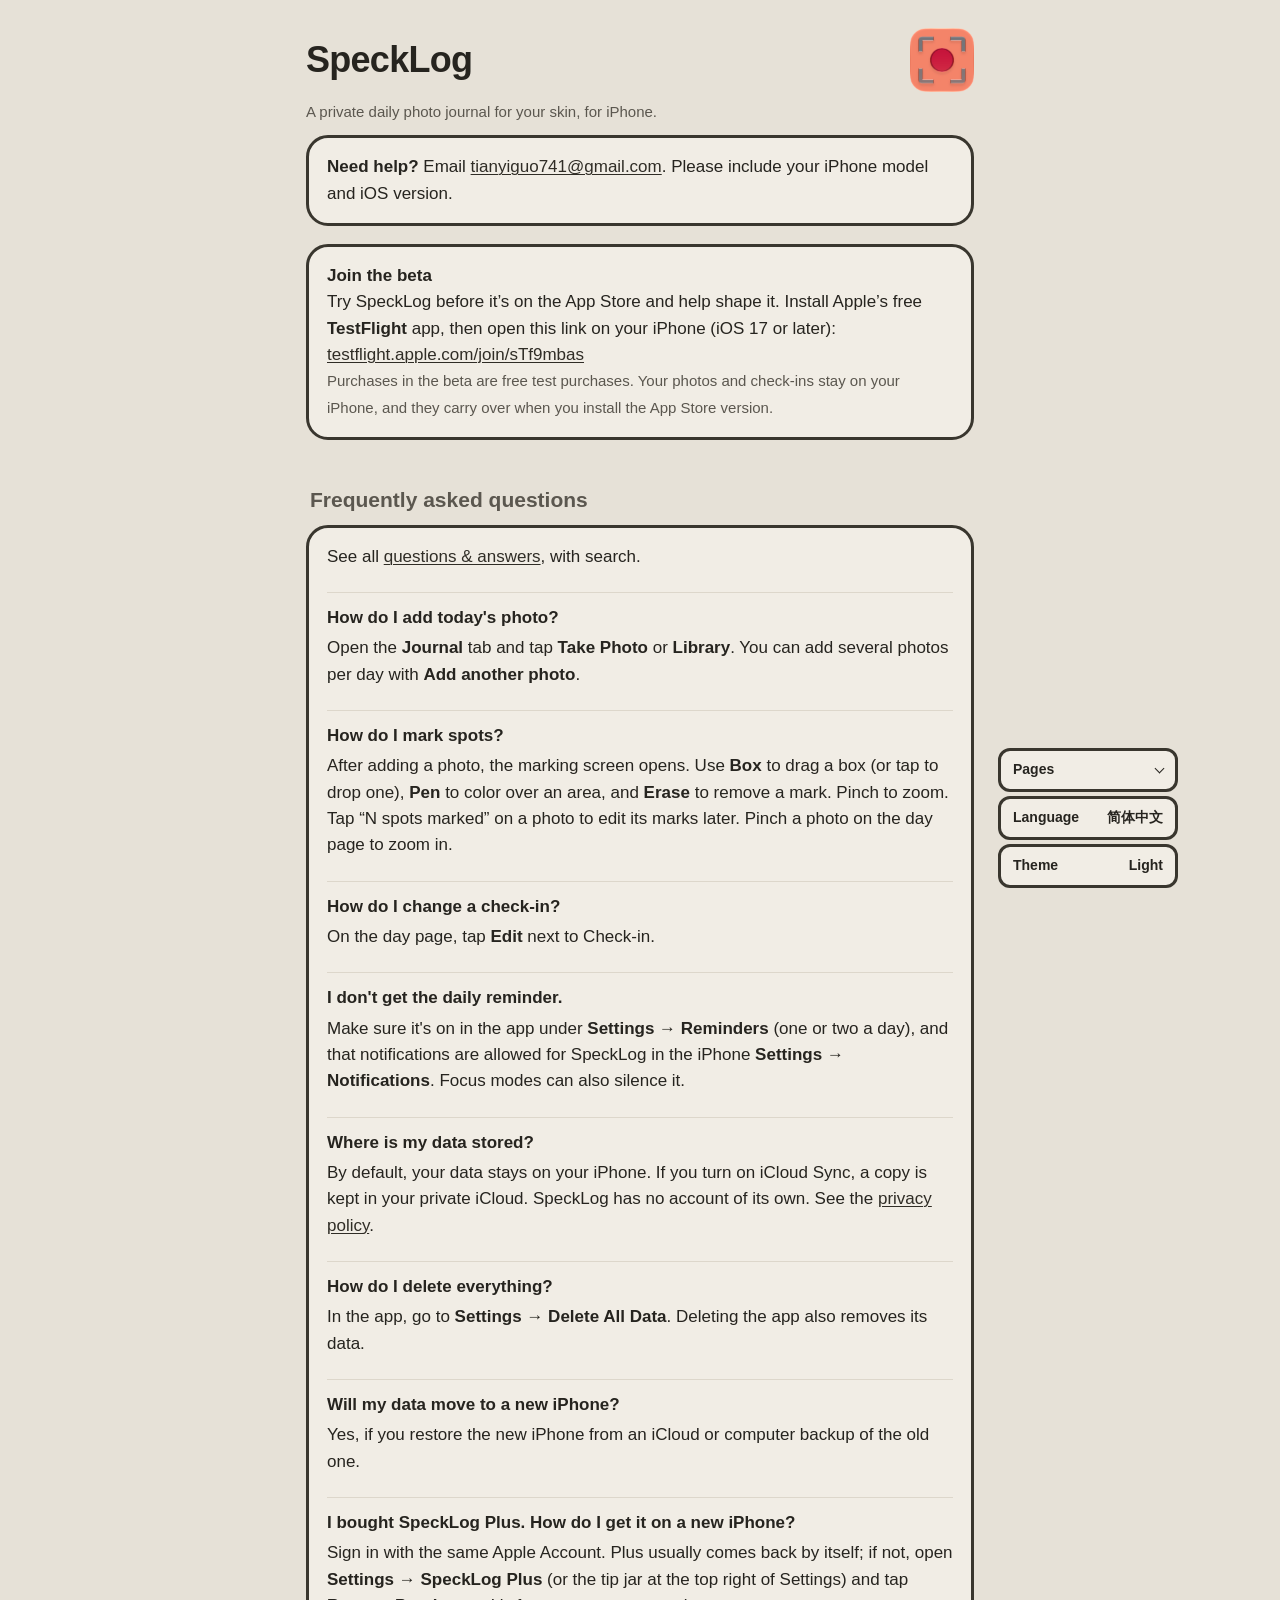
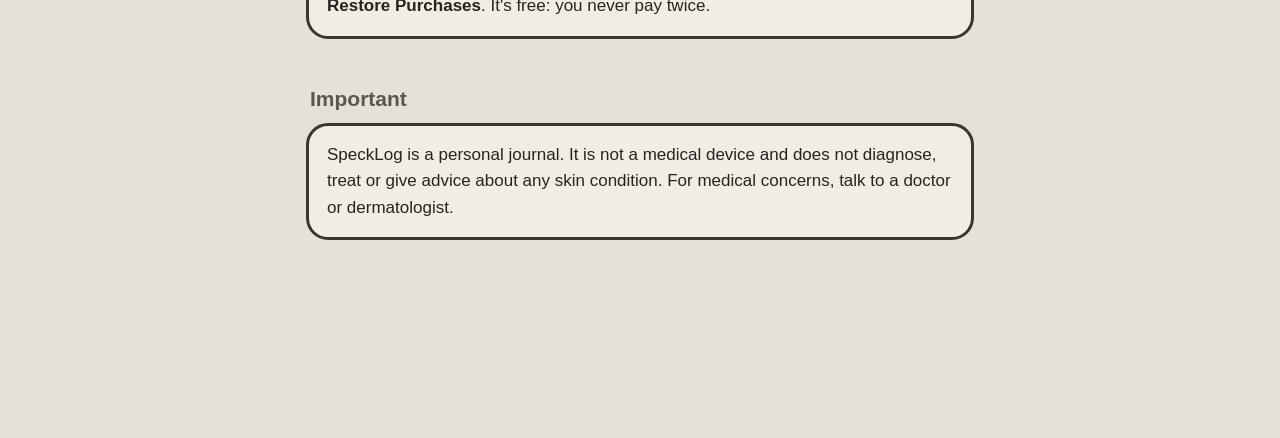
==== index.html @ cb99ed41 "Update pages from the app's docs/" ====
<!doctype html>
<html lang="en">
<head>
<meta charset="utf-8">
<meta name="viewport" content="width=device-width, initial-scale=1">
<title>SpeckLog Support</title>
<link rel="alternate" hreflang="zh-Hans" href="support-zh.html">
<script>try{if(localStorage.getItem('specklog-mode')==='dark')document.documentElement.setAttribute('data-theme','dark')}catch(e){}</script>
<link rel="stylesheet" href="site.css?v=11">
</head>
<body>
<main>
  <h1>SpeckLog</h1>
  <p class="muted">A private daily photo journal for your skin, for iPhone.</p>

  <div class="card contact">
    <strong>Need help?</strong> Email <a href="mailto:tianyiguo741@gmail.com">tianyiguo741@gmail.com</a>.
    Please include your iPhone model and iOS version.
  </div>

  <div class="card contact">
    <strong>Join the beta</strong><br>
    Try SpeckLog before it’s on the App Store and help shape it. Install Apple’s free
    <strong>TestFlight</strong> app, then open this link on your iPhone (iOS 17 or later):<br>
    <a href="https://testflight.apple.com/join/sTf9mbas">testflight.apple.com/join/sTf9mbas</a><br>
    <span class="muted">Purchases in the beta are free test purchases. Your photos and check-ins stay on your iPhone,
    and they carry over when you install the App Store version.</span>
  </div>

  <h2>Frequently asked questions</h2>
  <div class="box">
  <p>See all <a href="faq.html">questions &amp; answers</a>, with search.</p>

  <h3>How do I add today's photo?</h3>
  <p>Open the <strong>Journal</strong> tab and tap <strong>Take Photo</strong> or <strong>Library</strong>.
  You can add several photos per day with <strong>Add another photo</strong>.</p>

  <h3>How do I mark spots?</h3>
  <p>After adding a photo, the marking screen opens. Use <strong>Box</strong> to drag a box (or tap to drop one),
  <strong>Pen</strong> to color over an area, and <strong>Erase</strong> to remove a mark. Pinch to zoom.
  Tap “N spots marked” on a photo to edit its marks later. Pinch a photo on the day page to zoom in.</p>

  <h3>How do I change a check-in?</h3>
  <p>On the day page, tap <strong>Edit</strong> next to Check-in.</p>

  <h3>I don't get the daily reminder.</h3>
  <p>Make sure it's on in the app under <strong>Settings → Reminders</strong> (one or two a day), and that notifications are allowed
  for SpeckLog in the iPhone <strong>Settings → Notifications</strong>. Focus modes can also silence it.</p>

  <h3>Where is my data stored?</h3>
  <p>By default, your data stays on your iPhone. If you turn on iCloud Sync, a copy is kept in your private iCloud. SpeckLog has no account of its own. See the <a href="privacy.html">privacy policy</a>.</p>

  <h3>How do I delete everything?</h3>
  <p>In the app, go to <strong>Settings → Delete All Data</strong>. Deleting the app also removes its data.</p>

  <h3>Will my data move to a new iPhone?</h3>
  <p>Yes, if you restore the new iPhone from an iCloud or computer backup of the old one.</p>

  <h3>I bought SpeckLog Plus. How do I get it on a new iPhone?</h3>
  <p>Sign in with the same Apple Account. Plus usually comes back by itself; if not, open <strong>Settings → SpeckLog Plus</strong>
  (or the tip jar at the top right of Settings) and tap <strong>Restore Purchases</strong>. It's free: you never pay twice.</p>
  </div>

  <h2>Important</h2>
  <div class="box">
  <p>SpeckLog is a personal journal. It is not a medical device and does not diagnose, treat or give advice
  about any skin condition. For medical concerns, talk to a doctor or dermatologist.</p>
  </div>

</main>
<script src="site.js?v=7"></script>
</body>
</html>
---- site.css ----
/* Shared SpeckLog colors and layout. */
:root {
  --bg: #e6e1d7; --card: #f1ede5; --text: #26241f; --muted: #5b574f; --outline: #39362e;
  --fill: #ddd7cb; --accent: #302d26; --callout: #e9e3d8;
  --outline-width: 3px;
  --page-width: 700px;
  --page-gutter: 16px;
  --controls-width: 180px;
  --controls-gap: 24px;
  color-scheme: light;
}
:root[data-theme="dark"] {
  --bg: #171310; --card: #221b17; --text: #f4eee8; --muted: #cabbb0; --outline: #f1ded0;
  --fill: #342a24; --accent: #f1ded0; --callout: #2a221d;
  color-scheme: dark;
}
* { box-sizing: border-box; }
html { background: var(--bg); }
body {
  margin: 0; background: var(--bg); color: var(--text);
  font: 475 17px/1.55 -apple-system, BlinkMacSystemFont, "SF Pro Text", "Segoe UI", Roboto, Helvetica, Arial, sans-serif;
  -webkit-font-smoothing: antialiased;
}
/* Text selection hugs the text: Safari fills the gaps between selected blocks out to the page
   edges, but not inside flex columns, so the containers are flex columns (margins don't
   collapse in them, so spacing is set with margin-bottom only). */
body, main, ul, ol, section, .topic, .entry, .box { display: flex; flex-direction: column; }
li { display: list-item; }
.hidden { display: none !important; }

main { width: 100%; max-width: var(--page-width); margin: 0 auto; padding: 28px var(--page-gutter) 64px; }
.site-header + main { padding-bottom: calc(180px + env(safe-area-inset-bottom)); }
h1 { font-size: 36px; line-height: 1.15; font-weight: 800; letter-spacing: -0.02em; margin: 0 0 8px; }
.page-title { display: flex; align-items: center; justify-content: space-between; gap: 16px; margin-bottom: 8px; }
.page-title h1 { min-width: 0; margin: 0; }
.title-app-icon { display: block; flex: none; width: clamp(48px, 7vw, 64px); height: auto; }
.app-store-link { flex: none; border-radius: 23%; }
.app-store-link:focus-visible { outline: 2px solid var(--accent); outline-offset: 3px; }
/* Section titles: grey and bold above a card, like the app's Settings. */
h2 { font-size: 21px; font-weight: 700; color: var(--muted); margin: 26px 0 8px 4px; }
h3 { font-size: 17px; font-weight: 700; margin: 0 0 4px; }
p { margin: 0 0 12px; }
ul, ol { margin: 0 0 12px; padding-left: 22px; }
li { margin: 0 0 6px; }
a { color: var(--accent); text-decoration: underline; text-underline-offset: 2px; text-decoration-thickness: 1px; }
strong { font-weight: 700; }
.muted { color: var(--muted); font-size: 15px; }

/* Cards keep the app’s rounded outlines. */
.box, .card, .summary, .entry {
  background: var(--card); border: var(--outline-width) solid var(--outline); border-radius: 22px;
  padding: 16px 18px; margin: 0 0 18px;
}
.box > :last-child, .card > :last-child, .summary > :last-child, .entry > :last-child { margin-bottom: 0; }
.box > h3:not(:first-child) { margin-top: 10px; padding-top: 12px; border-top: 1px solid var(--fill); }
.card { display: block; }
.contact, .summary { display: block; }
/* A highlighted note inside a card. */
.box .card { border-width: 2px; border-radius: 16px; background: var(--callout); }

/* FAQ */
input[type=search] {
  width: 100%; font: inherit; padding: 12px 16px; border-radius: 16px; border: 3px solid var(--outline);
  background: var(--card); color: var(--text); margin: 4px 0 8px;
}
section.qa { scroll-margin-top: 16px; }
.box > section.qa + section.qa { margin-top: 10px; padding-top: 12px; border-top: 1px solid var(--fill); }
section.qa:target { background: var(--fill); border-radius: 12px; padding: 8px 12px; margin-left: -12px; margin-right: -12px; }
section.qa h3 a { color: inherit; text-decoration: none; }

/* What's new */
.release { margin-top: 20px; }
.release-heading { margin: 0; color: var(--text); font-size: 27px; }
.release-rule { width: 100%; margin: 6px 0 14px; border: 0; border-top: 1px solid var(--outline); }
.entry h3 { margin: 0 0 2px; font-size: 19px; }
.date { color: var(--muted); font-size: 14px; margin-bottom: 8px; }
.entry ul { margin: 6px 0 0; padding-left: 20px; }
.feature-emoji { margin-inline-end: 5px; }
.feature-date { display: block; margin-top: 2px; color: var(--muted); font-size: 0.8em; }
.tag {
  display: inline-block; font-size: 12px; font-weight: 700; padding: 1px 9px; border-radius: 999px;
  background: var(--fill); border: 2px solid var(--outline); margin-left: 6px; vertical-align: middle;
}

/* Fold / expand (What's new, Report). Built by site.js; without JavaScript everything stays open. No animation. */
.fold-toggle {
  display: flex; align-items: center; justify-content: space-between; gap: 10px; width: 100%;
  margin: 0; padding: 0; font: inherit; color: inherit; text-align: start; background: none; border: 0; cursor: pointer;
}
.fold-toggle::after {
  content: ''; flex: 0 0 7px; width: 7px; height: 7px; border-right: 2px solid; border-bottom: 2px solid;
  transform: translateY(-2px) rotate(225deg);
}
.fold-toggle[aria-expanded=false]::after { transform: translateY(-2px) rotate(45deg); }
.fold-toggle:focus-visible, .fold-more:focus-visible, .fold-titles button:focus-visible, .btn:focus-visible, .report-btn:focus-visible, .choice:focus-visible, .dialog-close:focus-visible {
  outline: 2px solid var(--accent); outline-offset: 3px;
}
.release.folded > :not(h2):not(.fold-titles) { display: none; }
.entry.folded li:not(:first-child) { display: none; }
.fold-more { align-self: flex-start; margin: 2px 0 0; padding: 4px 0; font: inherit; font-size: 14px; color: var(--muted); background: none; border: 0; cursor: pointer; text-decoration: underline; text-underline-offset: 2px; }
.entry:not(.folded) .fold-more { display: none; }
.fold-titles { margin: 4px 0 0 4px; font-size: 14px; line-height: 1.5; color: var(--muted); }
.fold-titles button { display: inline; padding: 0; font: inherit; color: inherit; background: none; border: 0; cursor: pointer; text-decoration: underline; text-underline-offset: 2px; }
.entry, .release { scroll-margin-top: 12px; }
.release:not(.folded) > .fold-titles { display: none; }

/* Buttons and the Problem dialog */
.btn, .choice {
  display: flex; align-items: center; justify-content: center; min-height: 44px; padding: 8px 16px; font: inherit; font-size: 16px; font-weight: 700;
  color: var(--text); background: var(--fill); border: var(--outline-width) solid var(--outline); border-radius: 14px; cursor: pointer; text-decoration: none; text-align: center;
}
.btn:hover, .choice:hover { background: var(--callout); }
.btn.primary { background: var(--accent); color: var(--bg); }
.choice { justify-content: flex-start; text-align: start; width: 100%; }
.report-top .btn { width: 100%; margin-bottom: 10px; }
.problem-dialog {
  width: min(420px, calc(100% - 32px)); max-height: calc(100dvh - 32px); overflow-y: auto; padding: 0;
  color: var(--text); background: var(--card); border: var(--outline-width) solid var(--outline); border-radius: 22px;
}
.dialog-body { padding: 18px; }
.problem-dialog::backdrop { background: #0007; }
.problem-dialog h2 { margin: 0 0 10px; font-size: 21px; color: var(--text); }
.problem-dialog h2:focus { outline: none; }
.problem-dialog p { margin: 0 0 12px; font-size: 15px; }
.dialog-choices, .dialog-actions { display: grid; gap: 8px; margin: 0; padding: 0; }
.dialog-actions { margin-top: 12px; }
.dialog-close { margin-top: 12px; padding: 8px 0; font: inherit; font-size: 15px; color: var(--muted); background: none; border: 0; cursor: pointer; text-decoration: underline; }
.menu-problem {
  display: block; width: 100%; padding: 9px 10px; font: inherit; font-size: 14px; text-align: start;
  color: var(--text); background: none; border: 0; border-radius: 7px; cursor: pointer;
}
.menu-problem:hover { background: var(--fill); }
.menu-problem:focus-visible { outline: 2px solid var(--accent); outline-offset: 3px; }

/* Report page list */
.group-count { margin-inline-start: 6px; font-size: 13px; font-weight: 700; color: var(--muted); }
.entry.report-group ul.report-list { margin: 6px 0 0; padding: 0; list-style: none; }
.report-item { display: flex; flex-direction: column; gap: 6px; margin: 0; padding: 10px 0; border-top: 1px solid var(--fill); }
.report-item:first-child { border-top: 0; padding-top: 4px; }
.item-text { font-size: 16px; }
.item-bar { display: flex; flex-wrap: wrap; align-items: center; justify-content: space-between; gap: 8px; }
.item-id { font-size: 12px; color: var(--muted); overflow-wrap: anywhere; }
.report-btn {
  min-height: 36px; padding: 4px 12px; font: inherit; font-size: 14px; font-weight: 700; color: var(--text);
  background: var(--fill); border: 2px solid var(--outline); border-radius: 10px; cursor: pointer;
}
.report-btn:hover { background: var(--callout); }

/* Privacy policy versions: a segmented switch (plain links, so both versions stay readable without JavaScript). */
.version-toggle { display: flex; gap: 4px; padding: 4px; margin: 8px 0 4px; background: var(--fill); border: var(--outline-width) solid var(--outline); border-radius: 14px; }
.version-toggle a {
  flex: 1; min-height: 40px; display: flex; align-items: center; justify-content: center; padding: 6px 10px;
  text-align: center; font-size: 15px; font-weight: 700; color: var(--text); text-decoration: none; border-radius: 9px;
}
.version-toggle a[aria-current=true] { background: var(--card); box-shadow: inset 0 0 0 2px var(--outline); }
.version-toggle a:focus-visible { outline: 2px solid var(--accent); outline-offset: 2px; }
.policy { scroll-margin-top: 16px; }
.version-heading { color: var(--text); font-size: 27px; margin-left: 0; }

/* All page, language and appearance controls live together. */
.site-header {
  position: fixed; bottom: max(12px, env(safe-area-inset-bottom));
  /* Follow the text column until the window edge is the tighter constraint. */
  right: max(12px, env(safe-area-inset-right),
    calc((100% - var(--page-width)) / 2 + var(--page-gutter) - var(--controls-gap) - var(--controls-width)));
  z-index: 10; width: min(var(--controls-width), calc(100% - 24px));
}
.site-controls { display: grid; gap: 4px; }
.site-pages { position: relative; }
.site-control {
  width: 100%; min-height: 44px; display: flex; align-items: center; justify-content: space-between;
  gap: 10px; padding: 7px 12px; font: inherit; font-size: 14px; text-align: start;
  color: var(--text); background: var(--card); border: var(--outline-width) solid var(--outline);
  border-radius: 12px; cursor: pointer;
}
.site-control:hover { background: var(--callout); }
.site-control:disabled { cursor: wait; }
.site-control:focus-visible, .page-menu a:focus-visible, input[type=search]:focus-visible {
  outline: 2px solid var(--accent); outline-offset: 3px;
}
.site-pages summary { list-style: none; }
.site-pages summary::-webkit-details-marker { display: none; }
.site-pages summary::after {
  content: ''; width: 6px; height: 6px; border-right: 1.5px solid; border-bottom: 1.5px solid;
  transform: translateY(-2px) rotate(45deg); flex: 0 0 6px;
}
.site-pages[open] summary::after { transform: translateY(2px) rotate(225deg); }
.pages-label, .control-label, .control-value { font-weight: 700; white-space: nowrap; }
.page-menu {
  position: absolute; bottom: calc(100% + 5px); right: 0; z-index: 2;
  width: min(226px, calc(100vw - 24px));
  border: var(--outline-width) solid var(--outline); border-radius: 12px; background: var(--card);
  padding: 5px; box-shadow: 0 6px 18px #0002; max-height: calc(100dvh - 172px); overflow-y: auto;
}
.page-menu ul { margin: 0; padding: 0; list-style: none; }
.page-menu li { margin: 0; }
.page-menu a {
  display: block; padding: 9px 10px; border-radius: 7px; color: var(--text);
  font-size: 14px; text-decoration: none;
}
.page-menu a:hover, .page-menu a[aria-current=page] { background: var(--fill); }
.menu-contact { border-top: 1px solid var(--fill); padding-top: 3px; }
.site-status { margin: 0; color: var(--muted); font-size: 13px; }

@media (max-width: 700px) {
  body { font-weight: 550; -webkit-font-smoothing: auto; }
}
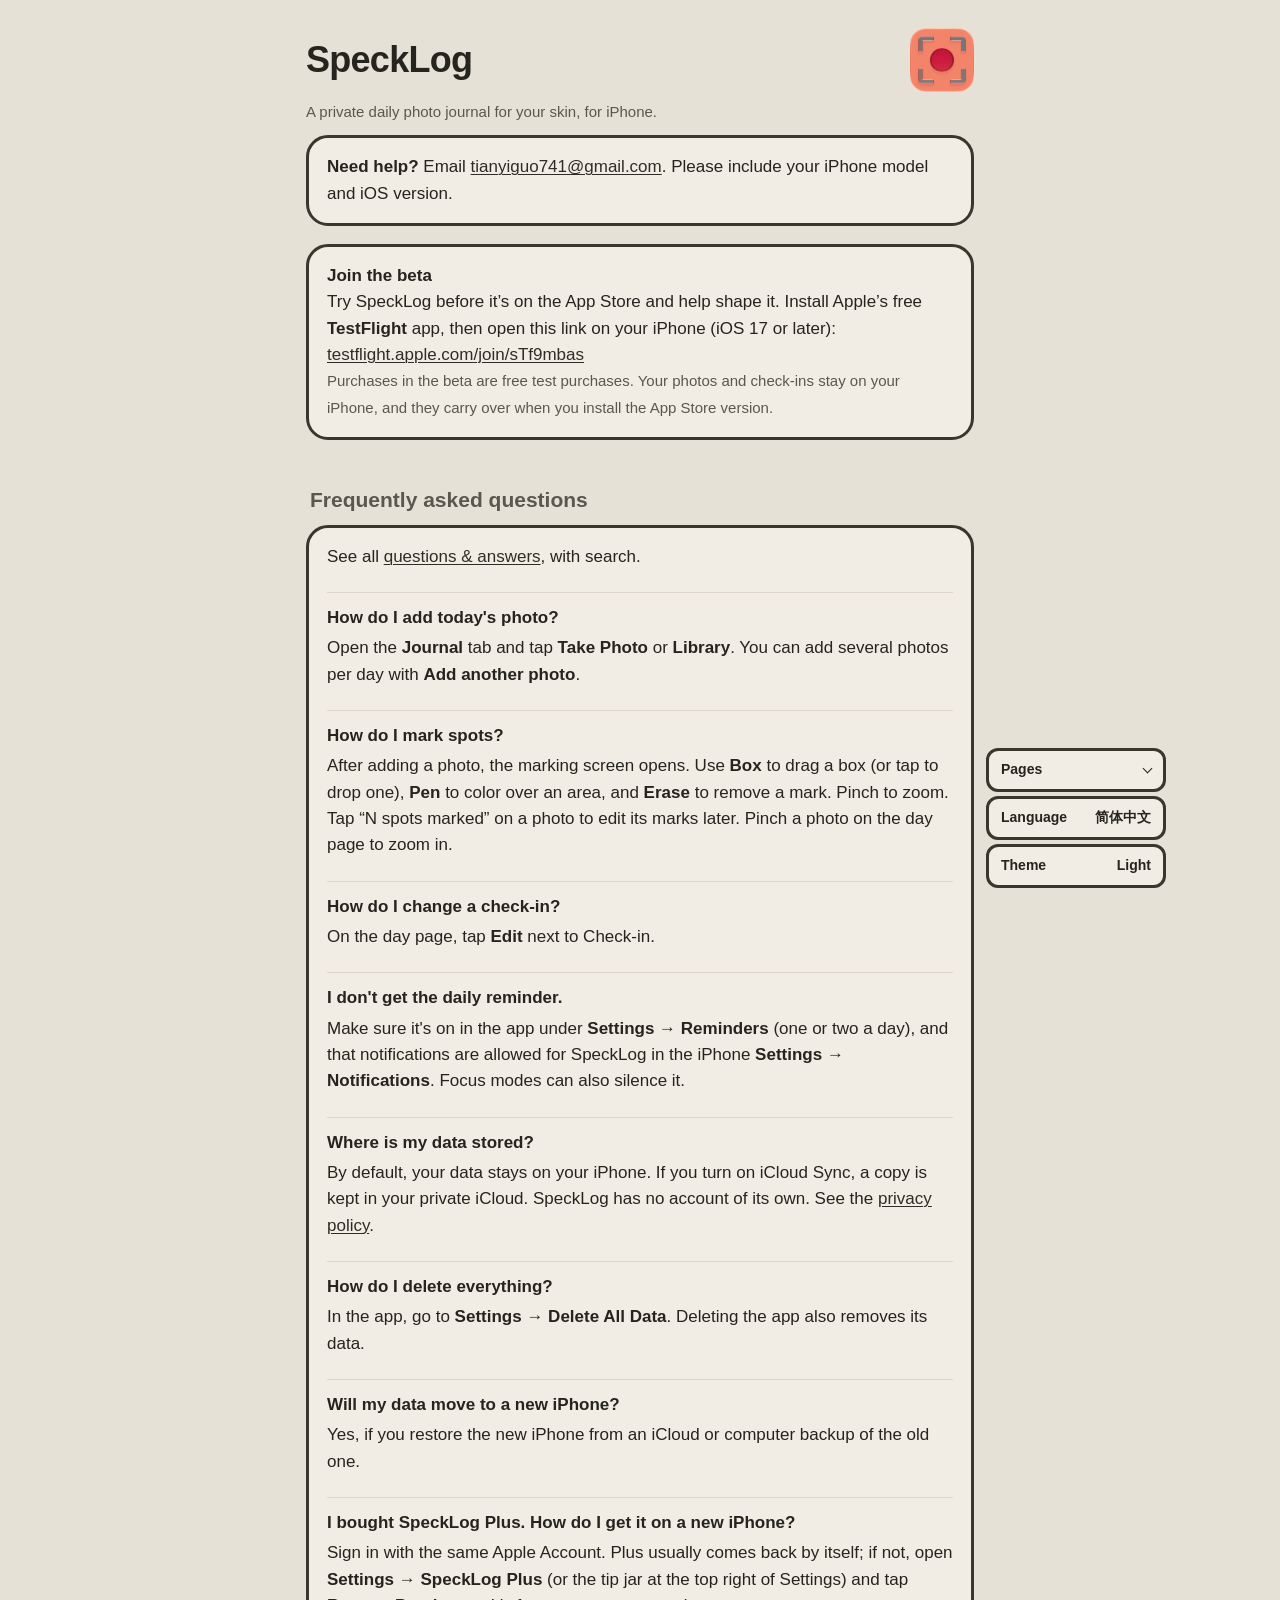
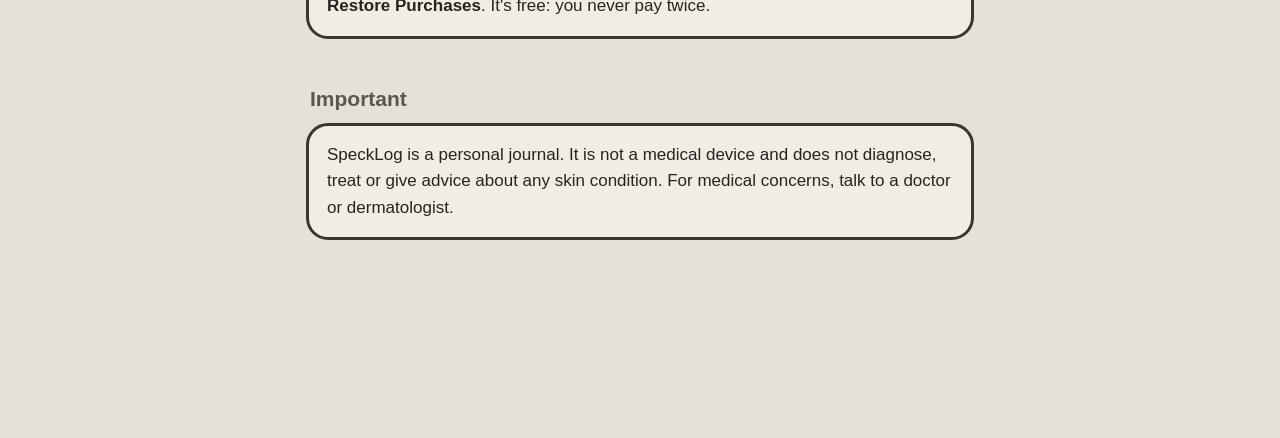
==== commit a07b9b4f: "Update pages from the app's docs/" ====
--- a/index.html
+++ b/index.html
@@ -6,7 +6,10 @@
 <title>SpeckLog Support</title>
 <link rel="alternate" hreflang="zh-Hans" href="support-zh.html">
 <script>try{if(localStorage.getItem('specklog-mode')==='dark')document.documentElement.setAttribute('data-theme','dark')}catch(e){}</script>
-<link rel="stylesheet" href="site.css?v=11">
+<link rel="icon" type="image/png" sizes="32x32" href="favicon-32.png?v=1">
+<link rel="icon" type="image/png" sizes="192x192" href="favicon-192.png?v=1">
+<link rel="apple-touch-icon" href="apple-touch-icon.png?v=1">
+<link rel="stylesheet" href="site.css?v=12">
 </head>
 <body>
 <main>
@@ -68,6 +71,6 @@
   </div>
 
 </main>
-<script src="site.js?v=7"></script>
+<script src="site.js?v=8"></script>
 </body>
 </html>
--- a/site.css
+++ b/site.css
@@ -6,7 +6,7 @@
   --page-width: 700px;
   --page-gutter: 16px;
   --controls-width: 180px;
-  --controls-gap: 24px;
+  --controls-gap: 12px;
   color-scheme: light;
 }
 :root[data-theme="dark"] {
@@ -99,7 +99,7 @@
 .entry.folded li:not(:first-child) { display: none; }
 .fold-more { align-self: flex-start; margin: 2px 0 0; padding: 4px 0; font: inherit; font-size: 14px; color: var(--muted); background: none; border: 0; cursor: pointer; text-decoration: underline; text-underline-offset: 2px; }
 .entry:not(.folded) .fold-more { display: none; }
-.fold-titles { margin: 4px 0 0 4px; font-size: 14px; line-height: 1.5; color: var(--muted); }
+.fold-titles { margin: 4px 0 20px 4px; font-size: 14px; line-height: 1.5; color: var(--muted); }
 .fold-titles button { display: inline; padding: 0; font: inherit; color: inherit; background: none; border: 0; cursor: pointer; text-decoration: underline; text-underline-offset: 2px; }
 .entry, .release { scroll-margin-top: 12px; }
 .release:not(.folded) > .fold-titles { display: none; }
@@ -146,14 +146,18 @@
 }
 .report-btn:hover { background: var(--callout); }
 
-/* Privacy policy versions: a segmented switch (plain links, so both versions stay readable without JavaScript). */
-.version-toggle { display: flex; gap: 4px; padding: 4px; margin: 8px 0 4px; background: var(--fill); border: var(--outline-width) solid var(--outline); border-radius: 14px; }
-.version-toggle a {
-  flex: 1; min-height: 40px; display: flex; align-items: center; justify-content: center; padding: 6px 10px;
-  text-align: center; font-size: 15px; font-weight: 700; color: var(--text); text-decoration: none; border-radius: 9px;
-}
-.version-toggle a[aria-current=true] { background: var(--card); box-shadow: inset 0 0 0 2px var(--outline); }
-.version-toggle a:focus-visible { outline: 2px solid var(--accent); outline-offset: 2px; }
+/* Privacy policy versions: a small list above the floating controls (built by site.js; without JavaScript every version shows in order). */
+.version-list { margin: 0 0 4px; padding: 4px; background: var(--card); border: var(--outline-width) solid var(--outline); border-radius: 12px; }
+.version-list ul { margin: 0; padding: 0; list-style: none; }
+.version-list li { margin: 0; }
+.version-list button {
+  display: block; width: 100%; min-height: 36px; padding: 6px 10px; font: inherit; font-size: 14px; font-weight: 700; text-align: start;
+  color: var(--text); background: none; border: 0; border-radius: 8px; cursor: pointer;
+}
+.version-list button:hover { background: var(--callout); }
+.version-list button[aria-current=true] { background: var(--fill); box-shadow: inset 0 0 0 2px var(--outline); }
+.version-list button:focus-visible { outline: 2px solid var(--accent); outline-offset: 2px; }
+body.has-versions .site-header + main { padding-bottom: calc(260px + env(safe-area-inset-bottom)); }
 .policy { scroll-margin-top: 16px; }
 .version-heading { color: var(--text); font-size: 27px; margin-left: 0; }
 
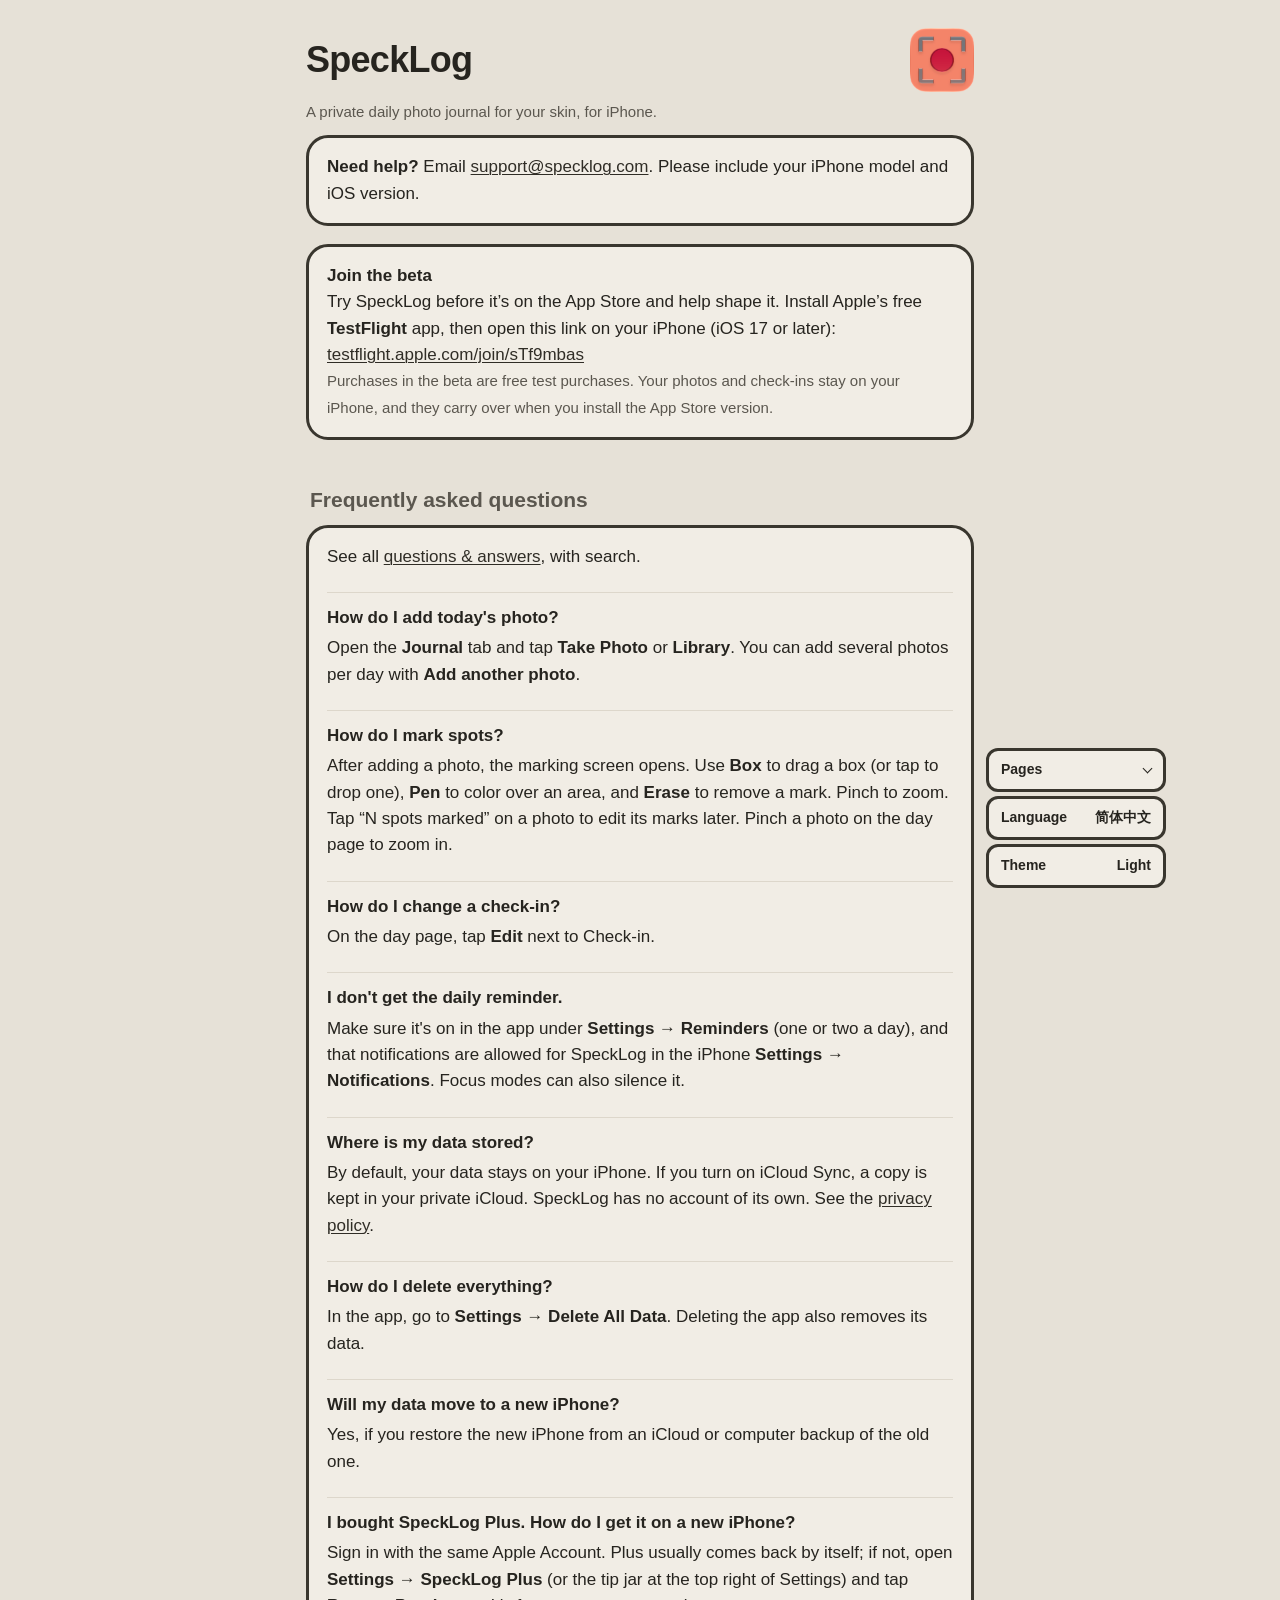
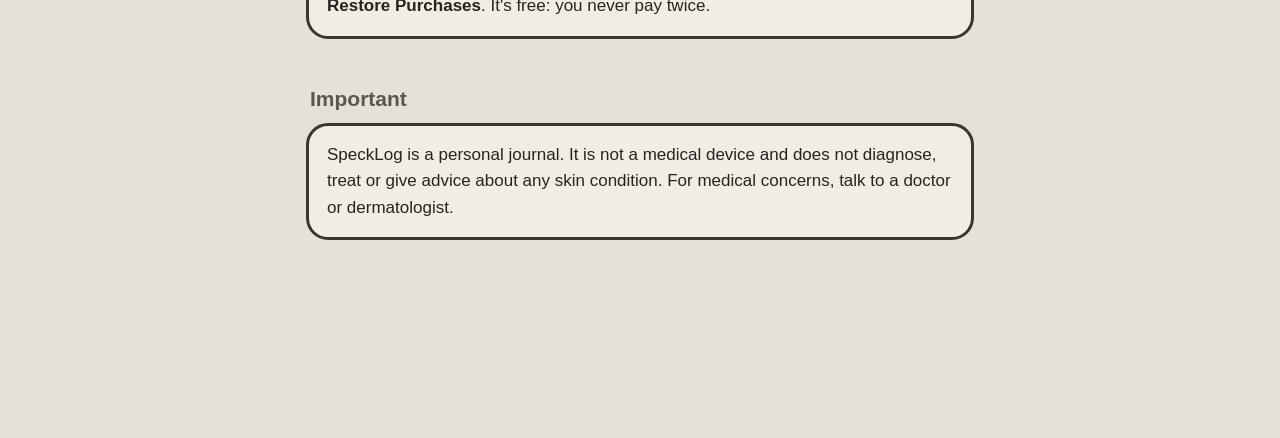
==== commit c46953fe: "Update pages from the app's docs/" ====
--- a/index.html
+++ b/index.html
@@ -17,7 +17,7 @@
   <p class="muted">A private daily photo journal for your skin, for iPhone.</p>
 
   <div class="card contact">
-    <strong>Need help?</strong> Email <a href="mailto:tianyiguo741@gmail.com">tianyiguo741@gmail.com</a>.
+    <strong>Need help?</strong> Email <a href="mailto:support@specklog.com">support@specklog.com</a>.
     Please include your iPhone model and iOS version.
   </div>
 
@@ -71,6 +71,6 @@
   </div>
 
 </main>
-<script src="site.js?v=8"></script>
+<script src="site.js?v=9"></script>
 </body>
 </html>
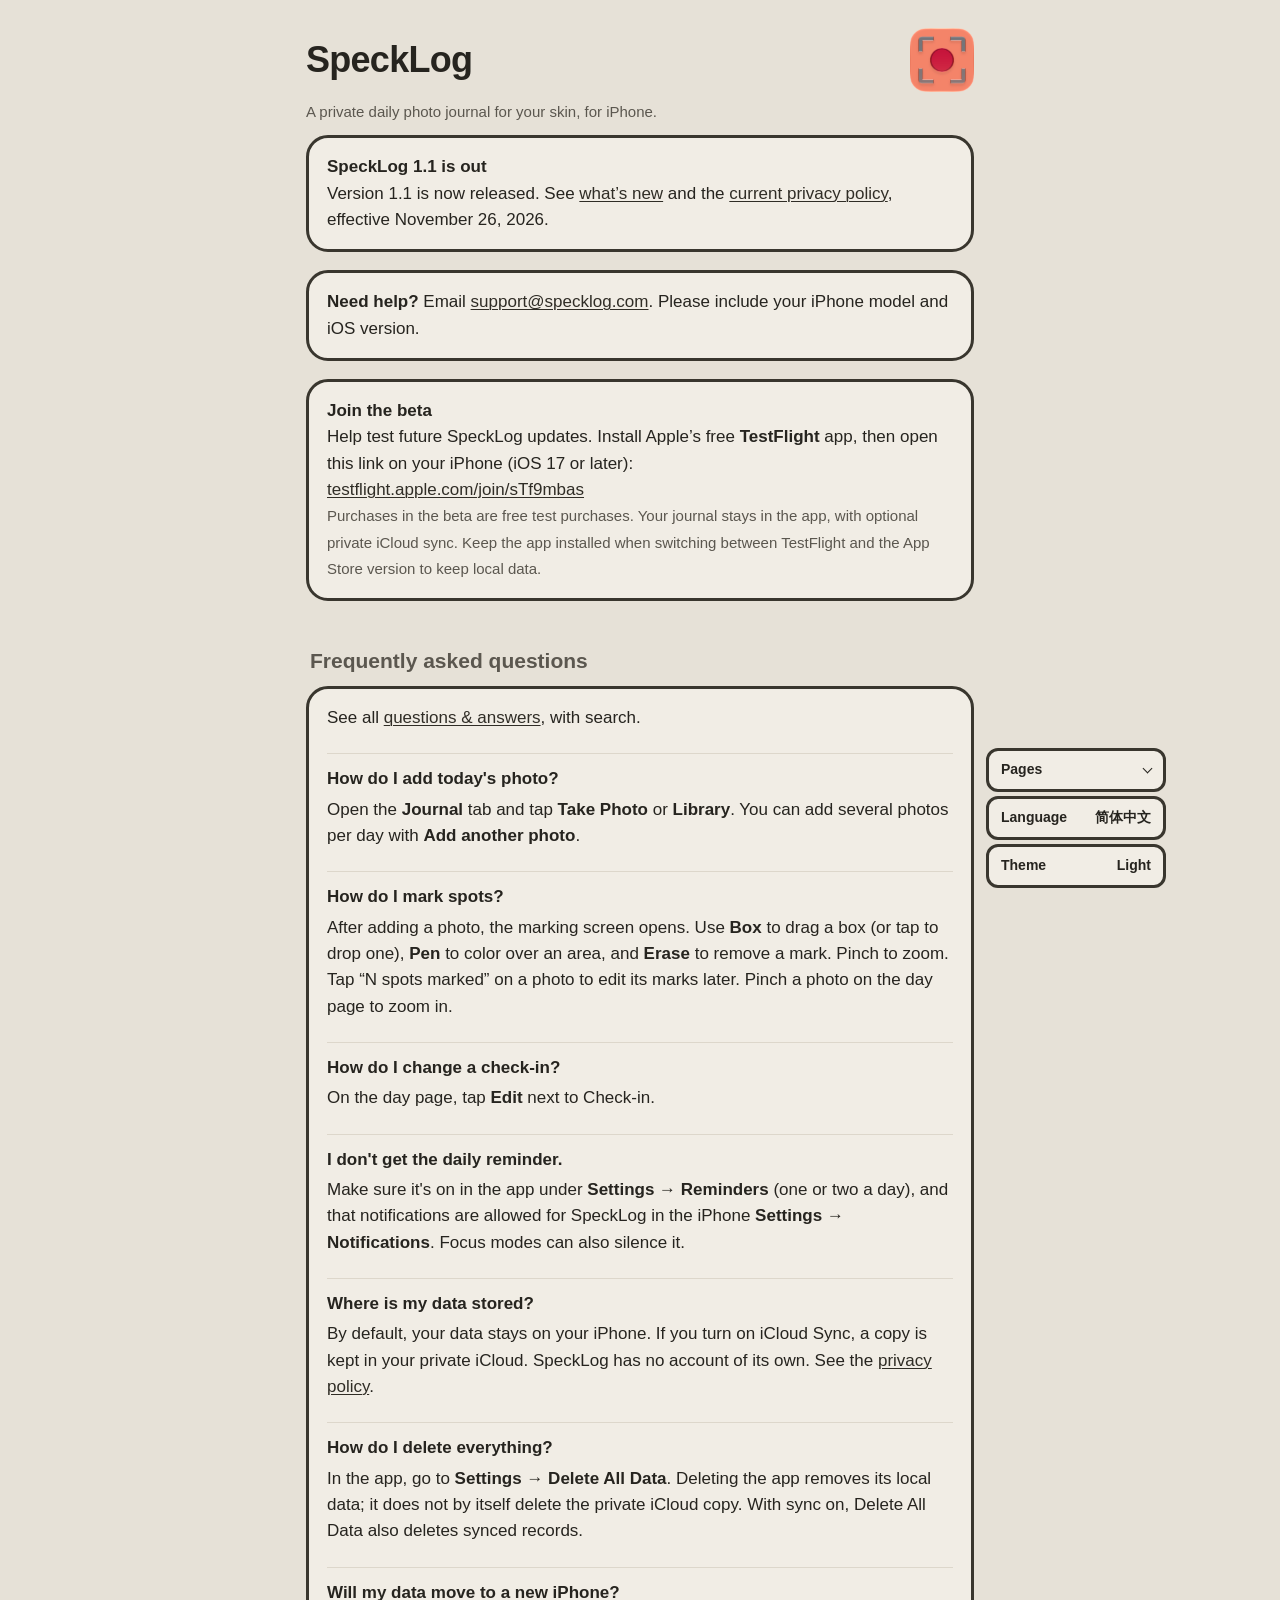
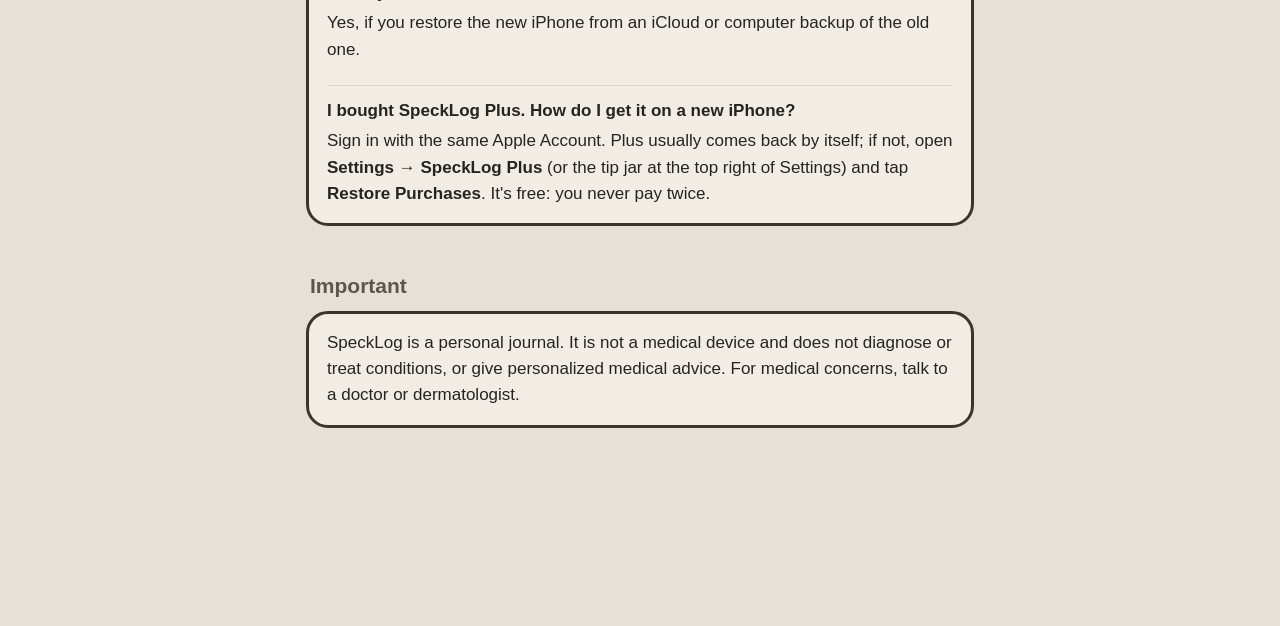
==== commit d03ce62b: "Announce SpeckLog 1.1 and update current privacy policy" ====
--- a/index.html
+++ b/index.html
@@ -17,17 +17,23 @@
   <p class="muted">A private daily photo journal for your skin, for iPhone.</p>
 
   <div class="card contact">
-    <strong>Need help?</strong> Email <a href="mailto:support@specklog.com">support@specklog.com</a>.
+    <strong>SpeckLog 1.1 is out</strong>
+    <p>Version 1.1 is now released. See <a href="updates.html">what’s new</a> and the
+    <a href="privacy.html">current privacy policy</a>, effective November 26, 2026.</p>
+  </div>
+
+  <div class="card contact">
+    <strong>Need help?</strong> Email <a href="mailto:support@specklog.com?subject=SpeckLog%20help&amp;body=Hi%20Levi%2C%0A%0AWhat%20I%20need%20help%20with%3A%0A%0A%0AWhat%20I%20was%20doing%20when%20it%20happened%20%28if%20something%20went%20wrong%29%3A%0A%0A%0AiPhone%20model%3A%0AiOS%20version%3A%0ASpeckLog%20version%20%28Settings%20%E2%86%92%20Help%20%26%20about%20%E2%86%92%20Version%29%3A%0A%0AThanks%21">support@specklog.com</a>.
     Please include your iPhone model and iOS version.
   </div>
 
   <div class="card contact">
     <strong>Join the beta</strong><br>
-    Try SpeckLog before it’s on the App Store and help shape it. Install Apple’s free
+    Help test future SpeckLog updates. Install Apple’s free
     <strong>TestFlight</strong> app, then open this link on your iPhone (iOS 17 or later):<br>
     <a href="https://testflight.apple.com/join/sTf9mbas">testflight.apple.com/join/sTf9mbas</a><br>
-    <span class="muted">Purchases in the beta are free test purchases. Your photos and check-ins stay on your iPhone,
-    and they carry over when you install the App Store version.</span>
+    <span class="muted">Purchases in the beta are free test purchases. Your journal stays in the app, with optional private iCloud sync.
+    Keep the app installed when switching between TestFlight and the App Store version to keep local data.</span>
   </div>
 
   <h2>Frequently asked questions</h2>
@@ -54,7 +60,7 @@
   <p>By default, your data stays on your iPhone. If you turn on iCloud Sync, a copy is kept in your private iCloud. SpeckLog has no account of its own. See the <a href="privacy.html">privacy policy</a>.</p>
 
   <h3>How do I delete everything?</h3>
-  <p>In the app, go to <strong>Settings → Delete All Data</strong>. Deleting the app also removes its data.</p>
+  <p>In the app, go to <strong>Settings → Delete All Data</strong>. Deleting the app removes its local data; it does not by itself delete the private iCloud copy. With sync on, Delete All Data also deletes synced records.</p>
 
   <h3>Will my data move to a new iPhone?</h3>
   <p>Yes, if you restore the new iPhone from an iCloud or computer backup of the old one.</p>
@@ -66,11 +72,10 @@
 
   <h2>Important</h2>
   <div class="box">
-  <p>SpeckLog is a personal journal. It is not a medical device and does not diagnose, treat or give advice
-  about any skin condition. For medical concerns, talk to a doctor or dermatologist.</p>
+  <p>SpeckLog is a personal journal. It is not a medical device and does not diagnose or treat conditions, or give personalized medical advice. For medical concerns, talk to a doctor or dermatologist.</p>
   </div>
 
 </main>
-<script src="site.js?v=9"></script>
+<script src="site.js?v=10"></script>
 </body>
 </html>
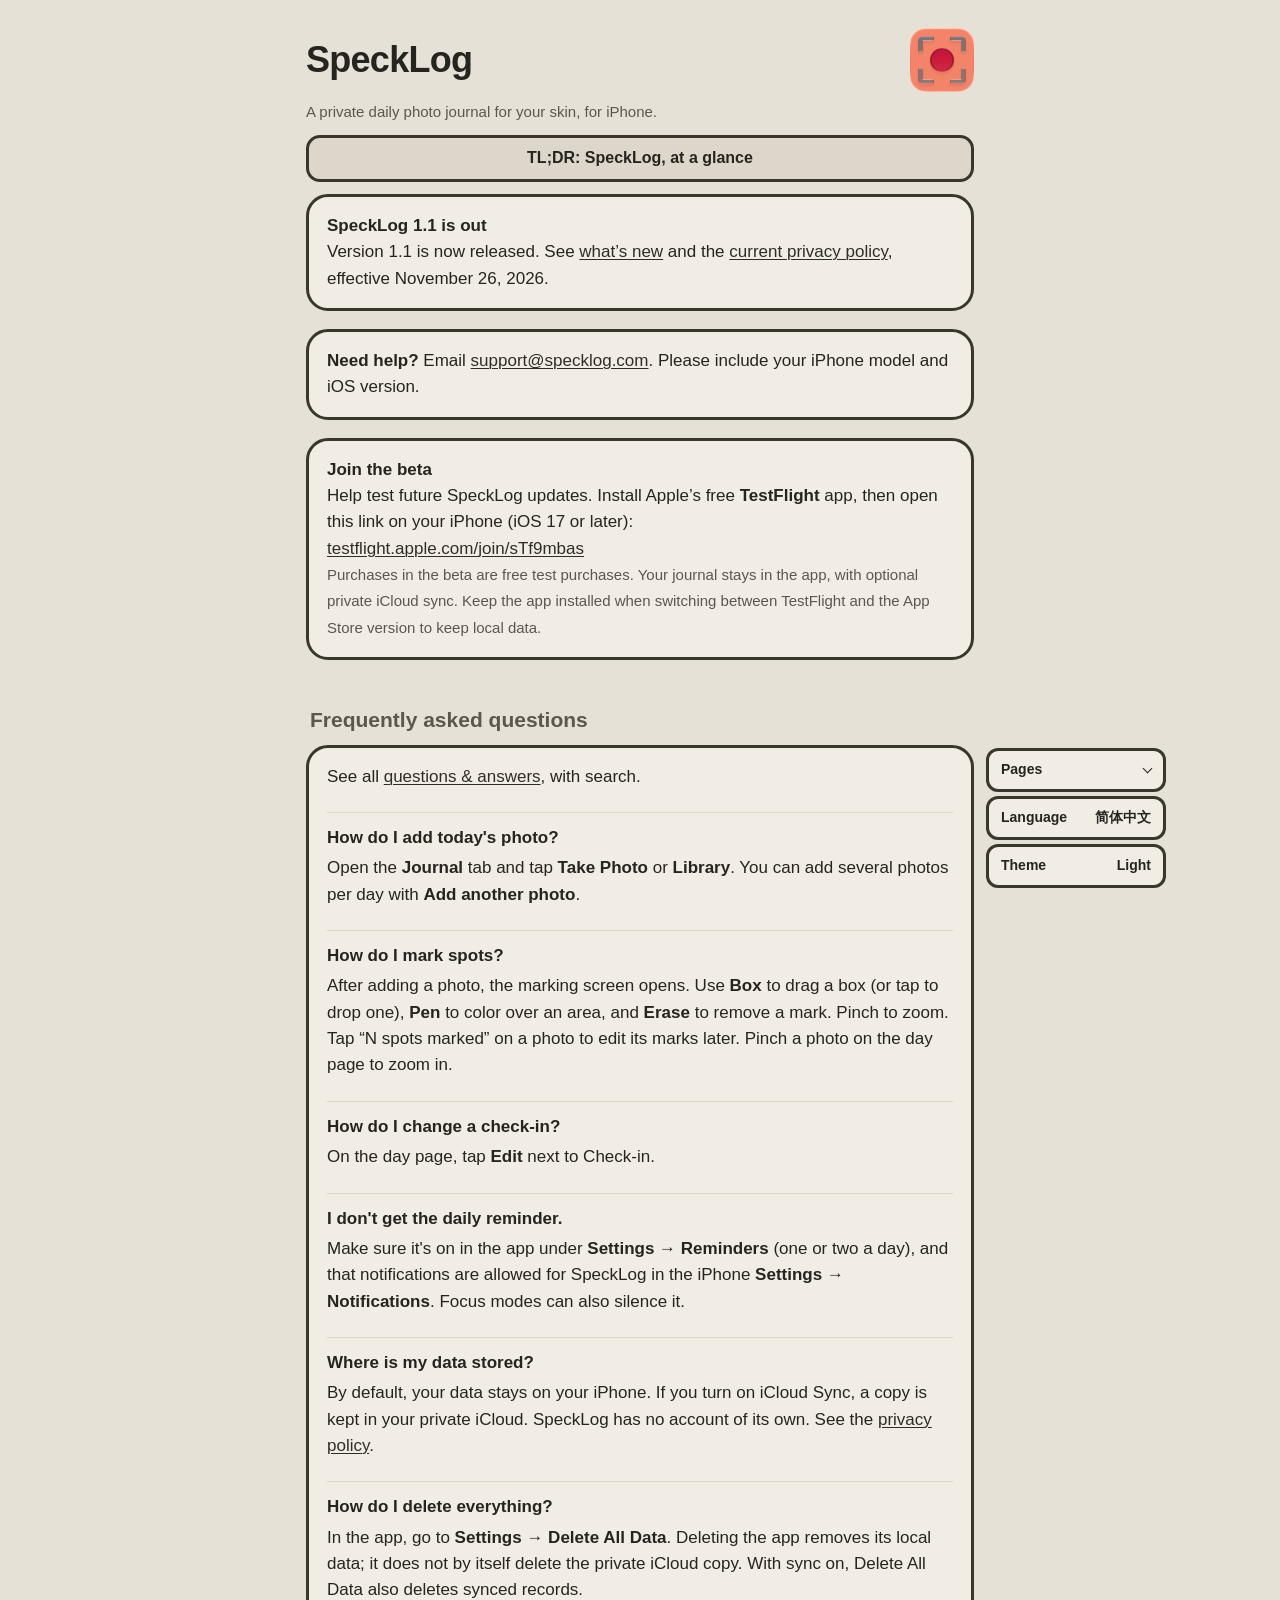
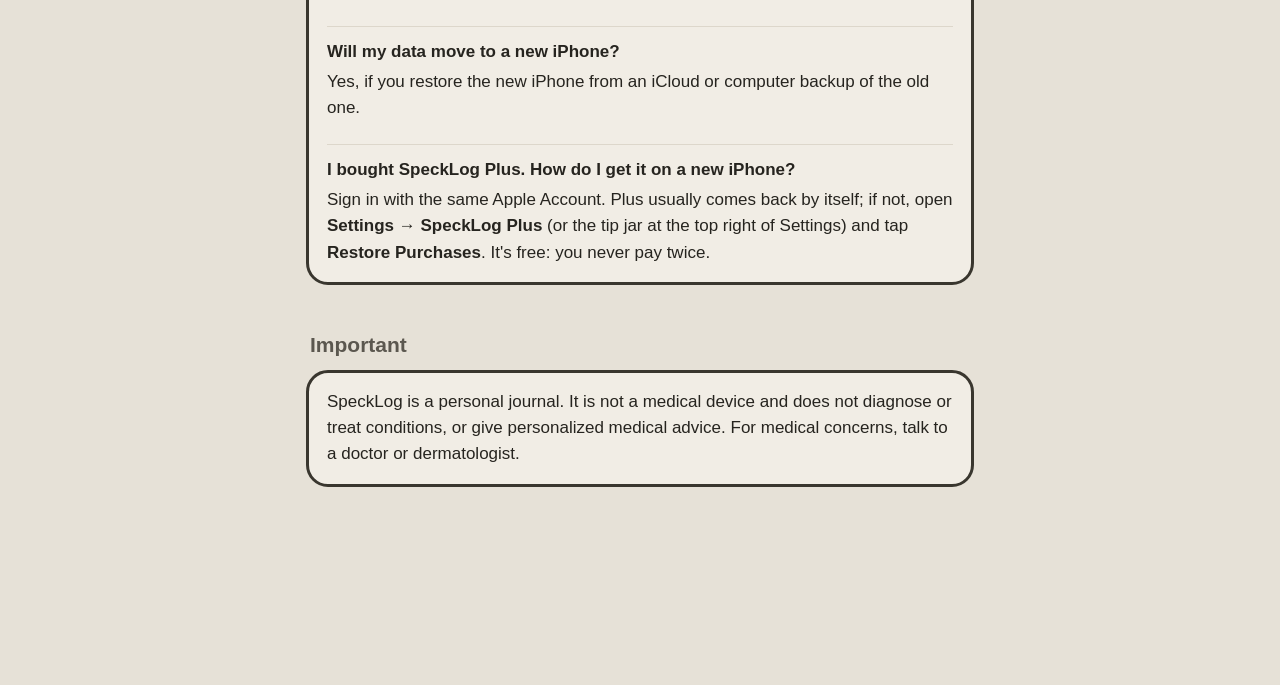
==== commit 3b34c4f3: "Add TL;DR overview and Chinese feature descriptions" ====
--- a/index.html
+++ b/index.html
@@ -9,12 +9,14 @@
 <link rel="icon" type="image/png" sizes="32x32" href="favicon-32.png?v=1">
 <link rel="icon" type="image/png" sizes="192x192" href="favicon-192.png?v=1">
 <link rel="apple-touch-icon" href="apple-touch-icon.png?v=1">
-<link rel="stylesheet" href="site.css?v=12">
+<link rel="stylesheet" href="site.css?v=13">
 </head>
 <body>
 <main>
   <h1>SpeckLog</h1>
   <p class="muted">A private daily photo journal for your skin, for iPhone.</p>
+
+  <p><a class="btn" href="tldr.html">TL;DR: SpeckLog, at a glance</a></p>
 
   <div class="card contact">
     <strong>SpeckLog 1.1 is out</strong>
@@ -27,7 +29,7 @@
     Please include your iPhone model and iOS version.
   </div>
 
-  <div class="card contact">
+  <div class="card contact" id="try-specklog">
     <strong>Join the beta</strong><br>
     Help test future SpeckLog updates. Install Apple’s free
     <strong>TestFlight</strong> app, then open this link on your iPhone (iOS 17 or later):<br>
@@ -76,6 +78,6 @@
   </div>
 
 </main>
-<script src="site.js?v=10"></script>
+<script src="site.js?v=11"></script>
 </body>
 </html>
--- a/site.css
+++ b/site.css
@@ -58,6 +58,9 @@
 /* A highlighted note inside a card. */
 .box .card { border-width: 2px; border-radius: 16px; background: var(--callout); }
 
+/* Compact benefit headings on the at-a-glance pages. */
+.glance .box > h2 { margin: 0 0 6px; color: var(--text); font-size: 19px; }
+
 /* FAQ */
 input[type=search] {
   width: 100%; font: inherit; padding: 12px 16px; border-radius: 16px; border: 3px solid var(--outline);
